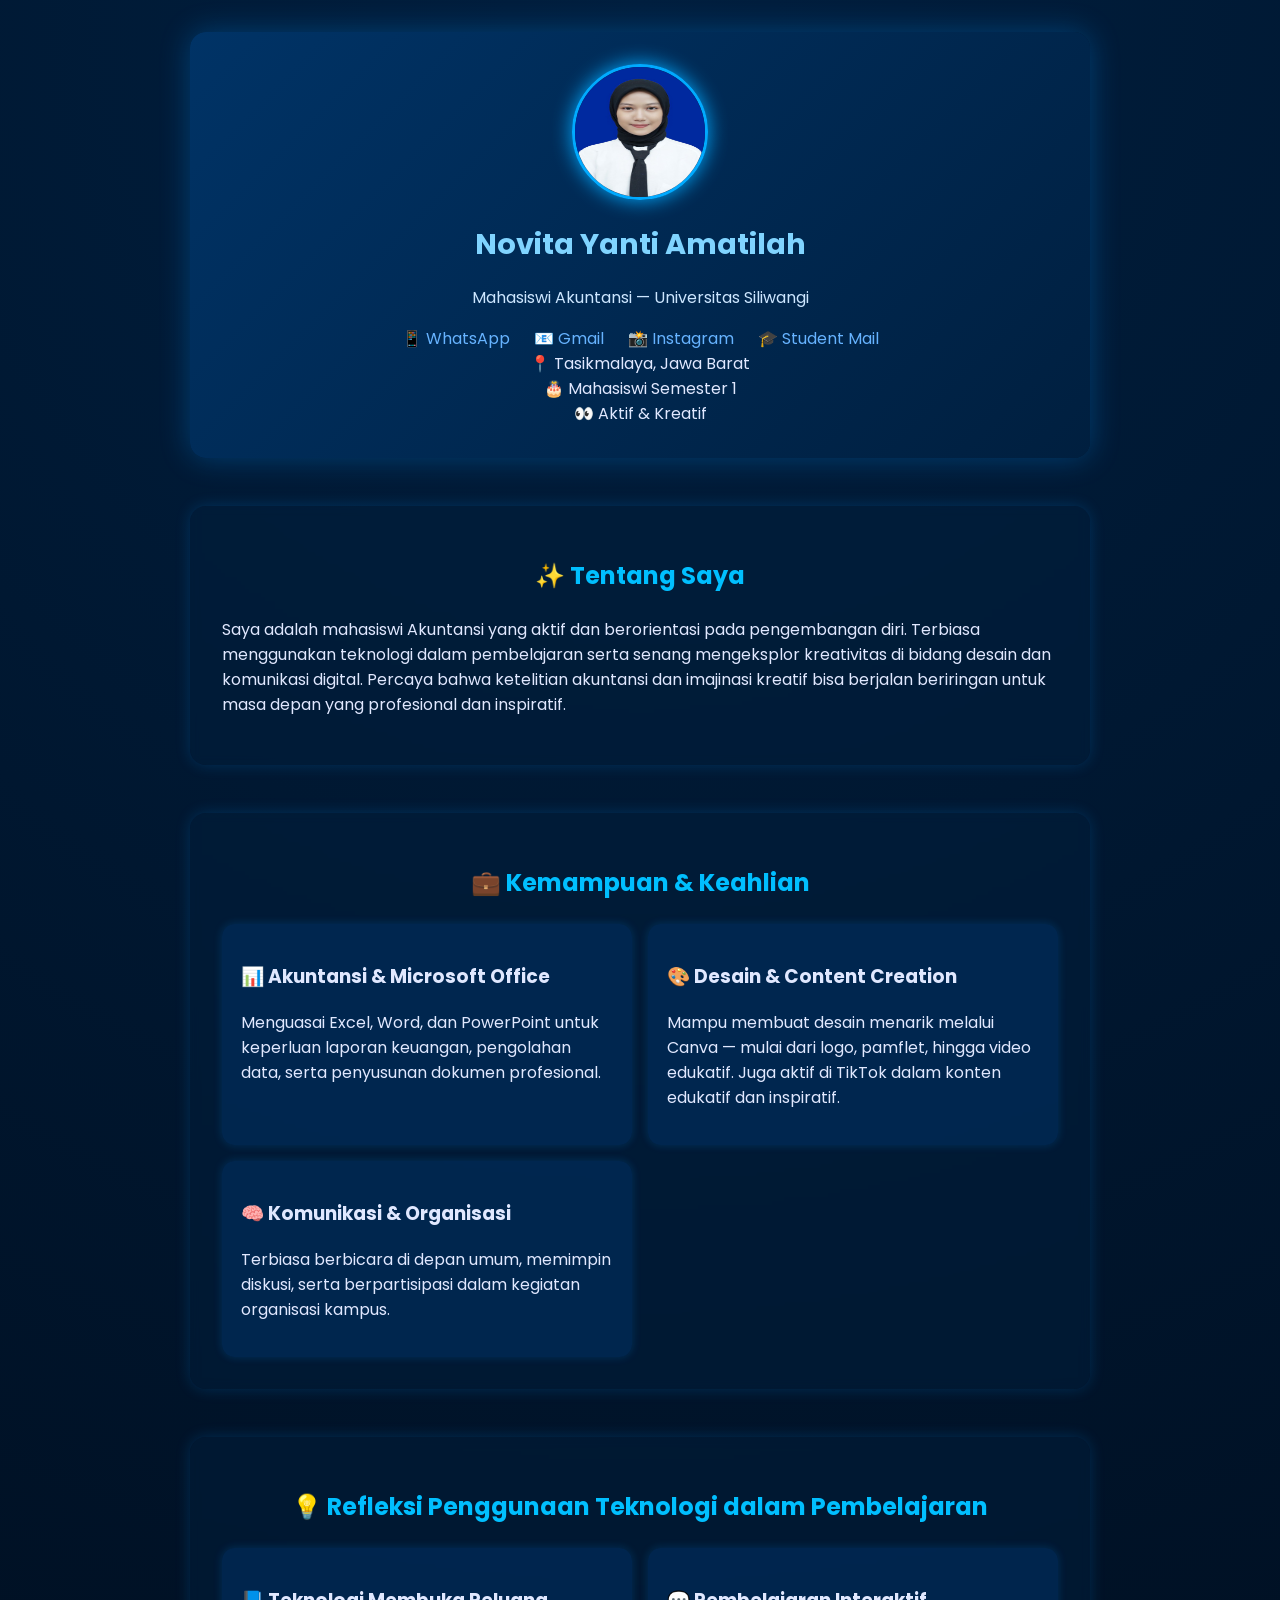
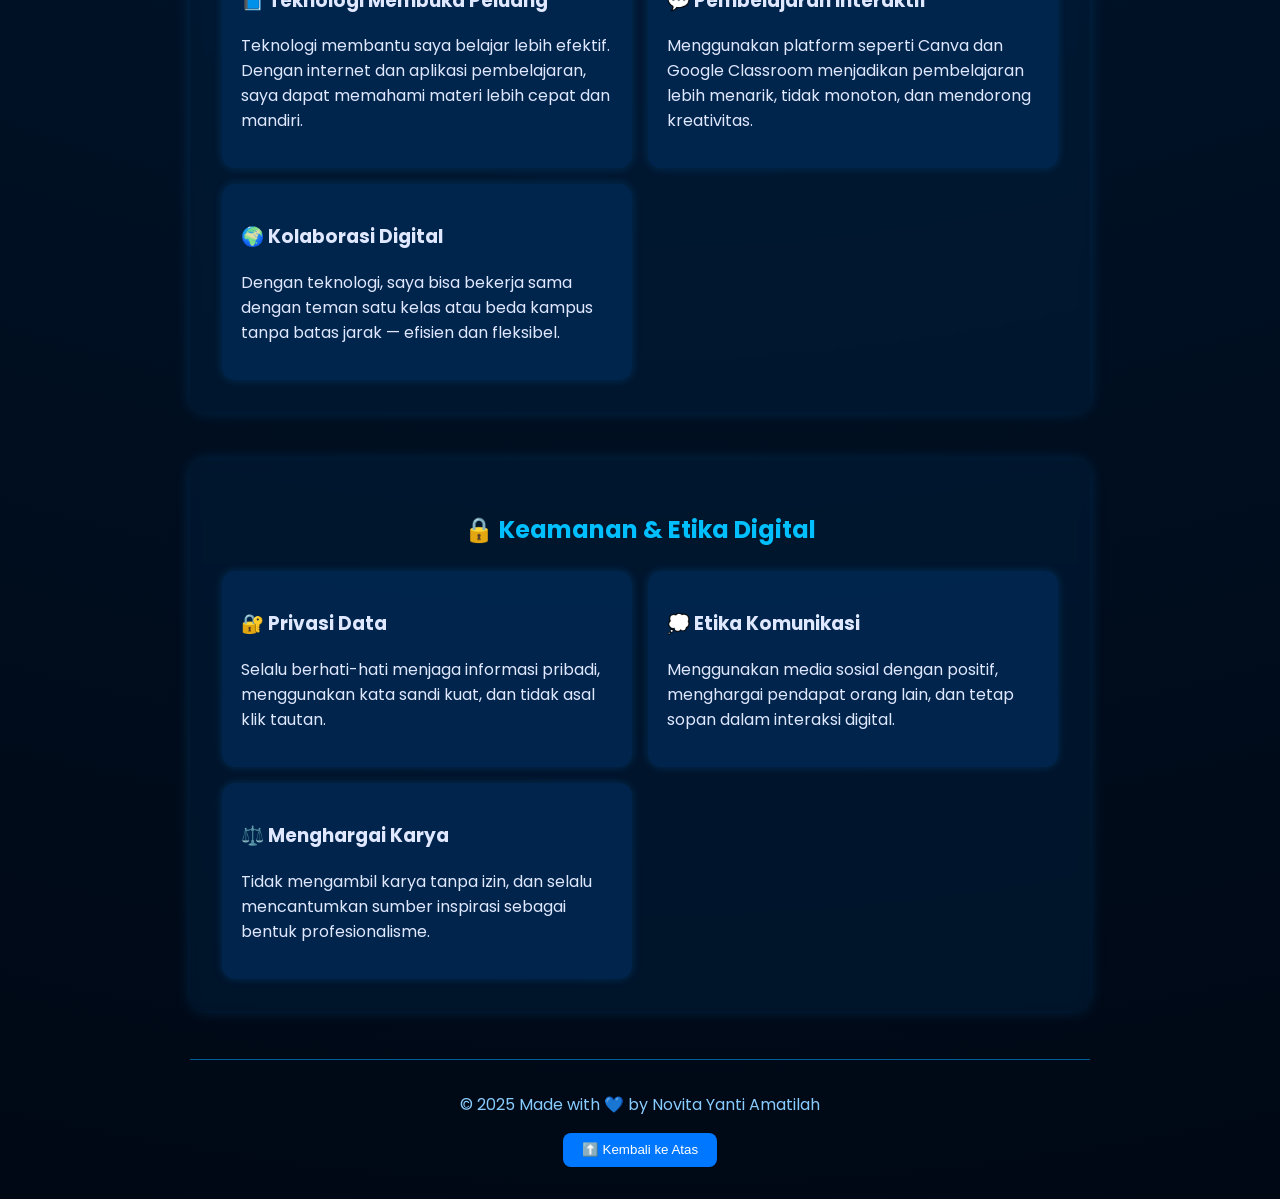
==== index.html @ be03045b "Rename file to index.html and update portfolio" ====
<!DOCTYPE html>
<html lang="id">
<head>
  <meta charset="UTF-8" />
  <meta name="viewport" content="width=device-width, initial-scale=1.0" />
  <title>Novita Yanti Amatilah | Portfolio</title>
  <link rel="stylesheet" href="mojang.css" />
</head>

<body>
  <div class="container">
    <!-- HEADER -->
    <header>
      <div class="profile">
        <img src="mojang.jpg" alt="Novita Yanti Amatilah" class="profile-pic">
      </div>
      <h1 class="name">Novita Yanti Amatilah</h1>
      <p class="subtitle">Mahasiswi Akuntansi — Universitas Siliwangi</p>

      <div class="social-links">
        <a href="https://wa.me/6285603846713" target="_blank">📱 WhatsApp</a>
        <a href="mailto:wnovitayamatillah@gmail.com" target="_blank">📧 Gmail</a>
        <a href="https://www.instagram.com/novitayamatillah" target="_blank">📸 Instagram</a>
        <a href="mailto:253403111311@student.unsil.ac.id" target="_blank">🎓 Student Mail</a>
      </div>

      <div class="info">
        <div class="info-card">📍 Tasikmalaya, Jawa Barat</div>
        <div class="info-card">🎂 Mahasiswi Semester 1</div>
        <div class="info-card">👀 Aktif & Kreatif</div>
      </div>
    </header>

    <!-- ABOUT -->
    <section class="about" id="about">
      <h2>✨ Tentang Saya</h2>
      <p>
        Saya adalah mahasiswi Akuntansi yang aktif dan berorientasi pada pengembangan diri. 
        Terbiasa menggunakan teknologi dalam pembelajaran serta senang mengeksplor kreativitas 
        di bidang desain dan komunikasi digital. Percaya bahwa ketelitian akuntansi dan 
        imajinasi kreatif bisa berjalan beriringan untuk masa depan yang profesional dan inspiratif.
      </p>
    </section>

    <!-- SKILLS -->
    <section class="skills" id="skills">
      <h2>💼 Kemampuan & Keahlian</h2>
      <div class="skill-cards">
        <div class="skill-card">
          <h3>📊 Akuntansi & Microsoft Office</h3>
          <p>
            Menguasai Excel, Word, dan PowerPoint untuk keperluan laporan keuangan, 
            pengolahan data, serta penyusunan dokumen profesional.
          </p>
        </div>
        <div class="skill-card">
          <h3>🎨 Desain & Content Creation</h3>
          <p>
            Mampu membuat desain menarik melalui Canva — mulai dari logo, pamflet, hingga video edukatif. 
            Juga aktif di TikTok dalam konten edukatif dan inspiratif.
          </p>
        </div>
        <div class="skill-card">
          <h3>🧠 Komunikasi & Organisasi</h3>
          <p>
            Terbiasa berbicara di depan umum, memimpin diskusi, serta berpartisipasi dalam kegiatan organisasi kampus.
          </p>
        </div>
      </div>
    </section>

    <!-- REFLECTION -->
    <section class="reflection" id="reflection">
      <h2>💡 Refleksi Penggunaan Teknologi dalam Pembelajaran</h2>
      <div class="reflection-cards">
        <div class="reflection-card">
          <h3>📘 Teknologi Membuka Peluang</h3>
          <p>
            Teknologi membantu saya belajar lebih efektif. Dengan internet dan aplikasi pembelajaran,
            saya dapat memahami materi lebih cepat dan mandiri.
          </p>
        </div>
        <div class="reflection-card">
          <h3>💬 Pembelajaran Interaktif</h3>
          <p>
            Menggunakan platform seperti Canva dan Google Classroom menjadikan pembelajaran lebih menarik, 
            tidak monoton, dan mendorong kreativitas.
          </p>
        </div>
        <div class="reflection-card">
          <h3>🌍 Kolaborasi Digital</h3>
          <p>
            Dengan teknologi, saya bisa bekerja sama dengan teman satu kelas atau beda kampus 
            tanpa batas jarak — efisien dan fleksibel.
          </p>
        </div>
      </div>
    </section>

    <!-- ETHICS -->
    <section class="ethics" id="ethics">
      <h2>🔒 Keamanan & Etika Digital</h2>
      <div class="ethic-cards">
        <div class="ethic-card">
          <h3>🔐 Privasi Data</h3>
          <p>
            Selalu berhati-hati menjaga informasi pribadi, menggunakan kata sandi kuat, dan tidak asal klik tautan.
          </p>
        </div>
        <div class="ethic-card">
          <h3>💭 Etika Komunikasi</h3>
          <p>
            Menggunakan media sosial dengan positif, menghargai pendapat orang lain, dan tetap sopan dalam interaksi digital.
          </p>
        </div>
        <div class="ethic-card">
          <h3>⚖️ Menghargai Karya</h3>
          <p>
            Tidak mengambil karya tanpa izin, dan selalu mencantumkan sumber inspirasi sebagai bentuk profesionalisme.
          </p>
        </div>
      </div>
    </section>

    <!-- FOOTER -->
    <footer>
      <p>© 2025 Made with 💙 by Novita Yanti Amatilah</p>
      <button id="scrollTop">⬆️ Kembali ke Atas</button>
    </footer>
  </div>

  <script src="mojang.js"></script>
</body>
</html>
---- mojang.css ----
@import url('https://fonts.googleapis.com/css2?family=Poppins:wght@300;400;600&display=swap');

body {
  font-family: 'Poppins', sans-serif;
  background: radial-gradient(circle at top, #001f3f, #000814);
  color: #e0e8ff;
  margin: 0;
  padding: 0;
  overflow-x: hidden;
}

.container {
  width: 90%;
  max-width: 900px;
  margin: auto;
  padding: 2rem 0;
}

/* HEADER */
header {
  text-align: center;
  padding: 2rem 0;
  background: linear-gradient(135deg, #003366, #001f3f);
  border-radius: 1rem;
  box-shadow: 0 0 30px rgba(0, 150, 255, 0.3);
}

.profile-pic {
  width: 130px;
  height: 130px;
  border-radius: 50%;
  border: 3px solid #00aaff;
  box-shadow: 0 0 20px #00aaff;
}

.name {
  font-size: 1.8rem;
  color: #80d4ff;
  margin-top: 1rem;
}

.subtitle {
  color: #cce6ff;
  margin-bottom: 1rem;
}

.social-links a {
  color: #66b3ff;
  margin: 0 10px;
  text-decoration: none;
  transition: color 0.3s ease;
}

.social-links a:hover {
  color: #00eaff;
}

/* SECTIONS */
section {
  margin: 3rem 0;
  padding: 2rem;
  border-radius: 1rem;
  background: rgba(0, 30, 60, 0.5);
  box-shadow: 0 0 15px rgba(0, 150, 255, 0.2);
  backdrop-filter: blur(5px);
}

h2 {
  text-align: center;
  color: #00bfff;
  margin-bottom: 1.5rem;
}

.skill-cards, .reflection-cards, .ethic-cards {
  display: grid;
  grid-template-columns: 1fr 1fr;
  gap: 1rem;
}

.skill-card, .reflection-card, .ethic-card {
  background: rgba(0, 45, 90, 0.7);
  border-radius: 0.8rem;
  padding: 1.2rem;
  transition: transform 0.3s, box-shadow 0.3s;
  box-shadow: 0 0 10px rgba(0, 150, 255, 0.2);
}

.skill-card:hover, .reflection-card:hover, .ethic-card:hover {
  transform: translateY(-8px);
  box-shadow: 0 0 20px rgba(0, 200, 255, 0.5);
}

/* FOOTER */
footer {
  text-align: center;
  margin-top: 3rem;
  padding-top: 1rem;
  border-top: 1px solid #005b99;
  color: #88ccff;
}

#scrollTop {
  background: #0077ff;
  border: none;
  padding: 0.6rem 1.2rem;
  color: white;
  border-radius: 0.5rem;
  cursor: pointer;
  transition: background 0.3s;
}

#scrollTop:hover {
  background: #00aaff;
}

/* RESPONSIVE */
@media (max-wi
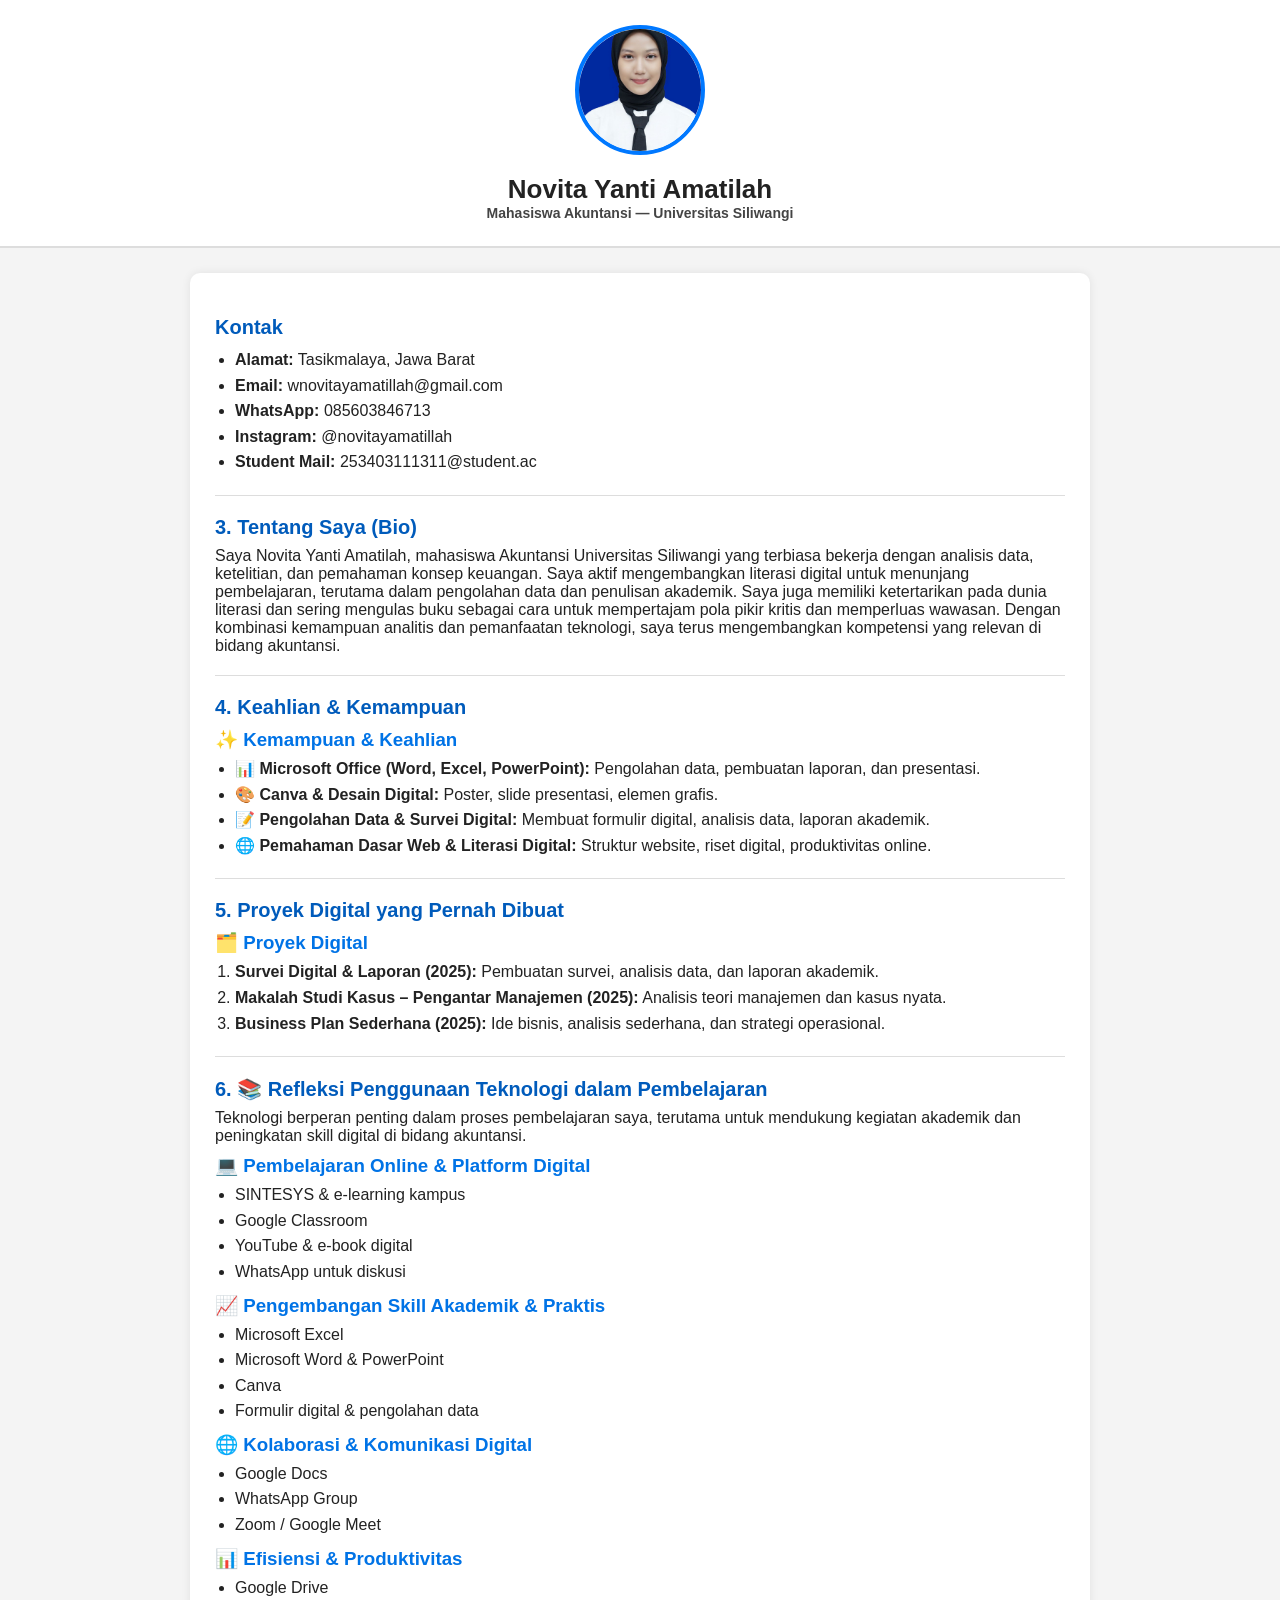
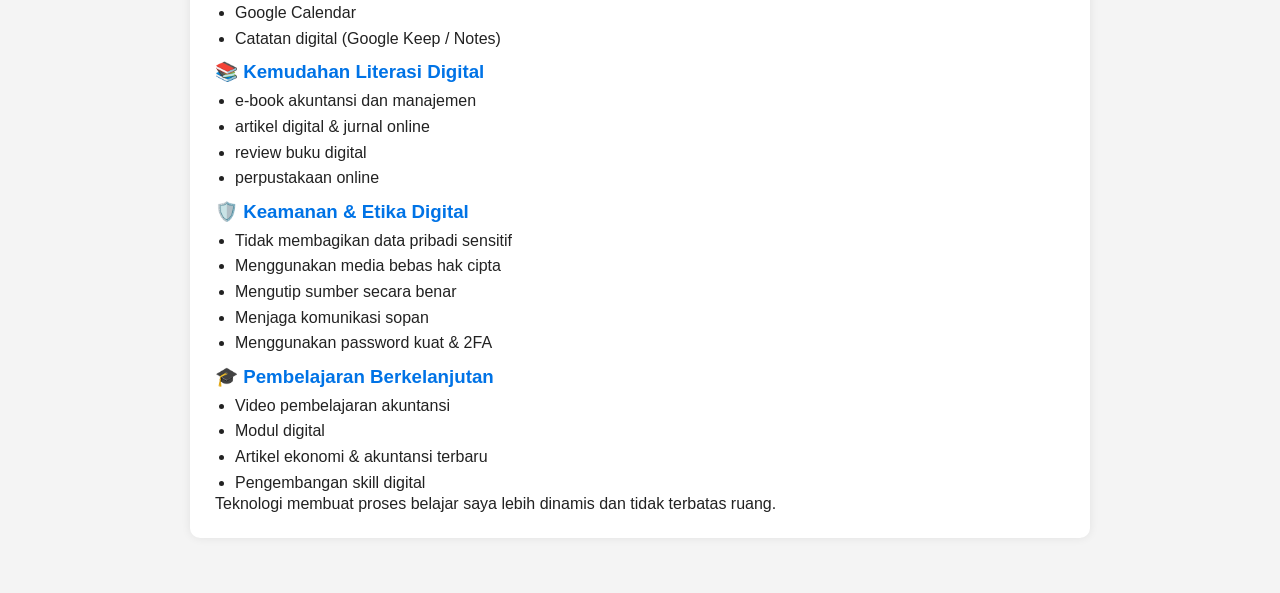
==== commit bf1a7acb: "Update HTML & CSS" ====
--- a/index.html
+++ b/index.html
@@ -1,134 +1,123 @@
-<!DOCTYPE html>
+<!DOCTYPE html> 
 <html lang="id">
 <head>
   <meta charset="UTF-8" />
   <meta name="viewport" content="width=device-width, initial-scale=1.0" />
   <title>Novita Yanti Amatilah | Portfolio</title>
   <link rel="stylesheet" href="mojang.css" />
+  <script defer src="mojang.js"></script>
 </head>
 
 <body>
-  <div class="container">
-    <!-- HEADER -->
-    <header>
-      <div class="profile">
-        <img src="mojang.jpg" alt="Novita Yanti Amatilah" class="profile-pic">
-      </div>
-      <h1 class="name">Novita Yanti Amatilah</h1>
-      <p class="subtitle">Mahasiswi Akuntansi — Universitas Siliwangi</p>
 
-      <div class="social-links">
-        <a href="https://wa.me/6285603846713" target="_blank">📱 WhatsApp</a>
-        <a href="mailto:wnovitayamatillah@gmail.com" target="_blank">📧 Gmail</a>
-        <a href="https://www.instagram.com/novitayamatillah" target="_blank">📸 Instagram</a>
-        <a href="mailto:253403111311@student.unsil.ac.id" target="_blank">🎓 Student Mail</a>
-      </div>
-
-      <div class="info">
-        <div class="info-card">📍 Tasikmalaya, Jawa Barat</div>
-        <div class="info-card">🎂 Mahasiswi Semester 1</div>
-        <div class="info-card">👀 Aktif & Kreatif</div>
-      </div>
-    </header>
-
-    <!-- ABOUT -->
-    <section class="about" id="about">
-      <h2>✨ Tentang Saya</h2>
-      <p>
-        Saya adalah mahasiswi Akuntansi yang aktif dan berorientasi pada pengembangan diri. 
-        Terbiasa menggunakan teknologi dalam pembelajaran serta senang mengeksplor kreativitas 
-        di bidang desain dan komunikasi digital. Percaya bahwa ketelitian akuntansi dan 
-        imajinasi kreatif bisa berjalan beriringan untuk masa depan yang profesional dan inspiratif.
-      </p>
-    </section>
-
-    <!-- SKILLS -->
-    <section class="skills" id="skills">
-      <h2>💼 Kemampuan & Keahlian</h2>
-      <div class="skill-cards">
-        <div class="skill-card">
-          <h3>📊 Akuntansi & Microsoft Office</h3>
-          <p>
-            Menguasai Excel, Word, dan PowerPoint untuk keperluan laporan keuangan, 
-            pengolahan data, serta penyusunan dokumen profesional.
-          </p>
-        </div>
-        <div class="skill-card">
-          <h3>🎨 Desain & Content Creation</h3>
-          <p>
-            Mampu membuat desain menarik melalui Canva — mulai dari logo, pamflet, hingga video edukatif. 
-            Juga aktif di TikTok dalam konten edukatif dan inspiratif.
-          </p>
-        </div>
-        <div class="skill-card">
-          <h3>🧠 Komunikasi & Organisasi</h3>
-          <p>
-            Terbiasa berbicara di depan umum, memimpin diskusi, serta berpartisipasi dalam kegiatan organisasi kampus.
-          </p>
-        </div>
-      </div>
-    </section>
-
-    <!-- REFLECTION -->
-    <section class="reflection" id="reflection">
-      <h2>💡 Refleksi Penggunaan Teknologi dalam Pembelajaran</h2>
-      <div class="reflection-cards">
-        <div class="reflection-card">
-          <h3>📘 Teknologi Membuka Peluang</h3>
-          <p>
-            Teknologi membantu saya belajar lebih efektif. Dengan internet dan aplikasi pembelajaran,
-            saya dapat memahami materi lebih cepat dan mandiri.
-          </p>
-        </div>
-        <div class="reflection-card">
-          <h3>💬 Pembelajaran Interaktif</h3>
-          <p>
-            Menggunakan platform seperti Canva dan Google Classroom menjadikan pembelajaran lebih menarik, 
-            tidak monoton, dan mendorong kreativitas.
-          </p>
-        </div>
-        <div class="reflection-card">
-          <h3>🌍 Kolaborasi Digital</h3>
-          <p>
-            Dengan teknologi, saya bisa bekerja sama dengan teman satu kelas atau beda kampus 
-            tanpa batas jarak — efisien dan fleksibel.
-          </p>
-        </div>
-      </div>
-    </section>
-
-    <!-- ETHICS -->
-    <section class="ethics" id="ethics">
-      <h2>🔒 Keamanan & Etika Digital</h2>
-      <div class="ethic-cards">
-        <div class="ethic-card">
-          <h3>🔐 Privasi Data</h3>
-          <p>
-            Selalu berhati-hati menjaga informasi pribadi, menggunakan kata sandi kuat, dan tidak asal klik tautan.
-          </p>
-        </div>
-        <div class="ethic-card">
-          <h3>💭 Etika Komunikasi</h3>
-          <p>
-            Menggunakan media sosial dengan positif, menghargai pendapat orang lain, dan tetap sopan dalam interaksi digital.
-          </p>
-        </div>
-        <div class="ethic-card">
-          <h3>⚖️ Menghargai Karya</h3>
-          <p>
-            Tidak mengambil karya tanpa izin, dan selalu mencantumkan sumber inspirasi sebagai bentuk profesionalisme.
-          </p>
-        </div>
-      </div>
-    </section>
-
-    <!-- FOOTER -->
-    <footer>
-      <p>© 2025 Made with 💙 by Novita Yanti Amatilah</p>
-      <button id="scrollTop">⬆️ Kembali ke Atas</button>
-    </footer>
+  <div class="profile-header">
+    <img src="mojang.jpg" alt="Foto Profil" class="profile-img" />
+    <h1 class="name">Novita Yanti Amatilah</h1>
+    <p class="major"><strong>Mahasiswa Akuntansi — Universitas Siliwangi</strong></p>
   </div>
 
-  <script src="mojang.js"></script>
+  <div class="container">
+
+    <h2>Kontak</h2>
+    <ul>
+      <li><strong>Alamat:</strong> Tasikmalaya, Jawa Barat</li>
+      <li><strong>Email:</strong> wnovitayamatillah@gmail.com</li>
+      <li><strong>WhatsApp:</strong> 085603846713</li>
+      <li><strong>Instagram:</strong> @novitayamatillah</li>
+      <li><strong>Student Mail:</strong> 253403111311@student.ac</li>
+    </ul>
+
+    <hr>
+
+    <h2>3. Tentang Saya (Bio)</h2>
+    <p>
+      Saya Novita Yanti Amatilah, mahasiswa Akuntansi Universitas Siliwangi yang terbiasa bekerja dengan analisis data, ketelitian, dan pemahaman konsep keuangan. Saya aktif mengembangkan literasi digital untuk menunjang pembelajaran, terutama dalam pengolahan data dan penulisan akademik. Saya juga memiliki ketertarikan pada dunia literasi dan sering mengulas buku sebagai cara untuk mempertajam pola pikir kritis dan memperluas wawasan. Dengan kombinasi kemampuan analitis dan pemanfaatan teknologi, saya terus mengembangkan kompetensi yang relevan di bidang akuntansi.
+    </p>
+
+    <hr>
+
+    <h2>4. Keahlian & Kemampuan</h2>
+    <h3>✨ Kemampuan & Keahlian</h3>
+    <ul>
+      <li><strong>📊 Microsoft Office (Word, Excel, PowerPoint):</strong> Pengolahan data, pembuatan laporan, dan presentasi.</li>
+      <li><strong>🎨 Canva & Desain Digital:</strong> Poster, slide presentasi, elemen grafis.</li>
+      <li><strong>📝 Pengolahan Data & Survei Digital:</strong> Membuat formulir digital, analisis data, laporan akademik.</li>
+      <li><strong>🌐 Pemahaman Dasar Web & Literasi Digital:</strong> Struktur website, riset digital, produktivitas online.</li>
+    </ul>
+
+    <hr>
+
+    <h2>5. Proyek Digital yang Pernah Dibuat</h2>
+    <h3>🗂️ Proyek Digital</h3>
+    <ol>
+      <li><strong>Survei Digital & Laporan (2025):</strong> Pembuatan survei, analisis data, dan laporan akademik.</li>
+      <li><strong>Makalah Studi Kasus – Pengantar Manajemen (2025):</strong> Analisis teori manajemen dan kasus nyata.</li>
+      <li><strong>Business Plan Sederhana (2025):</strong> Ide bisnis, analisis sederhana, dan strategi operasional.</li>
+    </ol>
+
+    <hr>
+
+    <h2>6. 📚 Refleksi Penggunaan Teknologi dalam Pembelajaran</h2>
+    <p>Teknologi berperan penting dalam proses pembelajaran saya, terutama untuk mendukung kegiatan akademik dan peningkatan skill digital di bidang akuntansi.</p>
+
+    <h3>💻 Pembelajaran Online & Platform Digital</h3>
+    <ul>
+      <li>SINTESYS & e-learning kampus</li>
+      <li>Google Classroom</li>
+      <li>YouTube & e-book digital</li>
+      <li>WhatsApp untuk diskusi</li>
+    </ul>
+
+    <h3>📈 Pengembangan Skill Akademik & Praktis</h3>
+    <ul>
+      <li>Microsoft Excel</li>
+      <li>Microsoft Word & PowerPoint</li>
+      <li>Canva</li>
+      <li>Formulir digital & pengolahan data</li>
+    </ul>
+
+    <h3>🌐 Kolaborasi & Komunikasi Digital</h3>
+    <ul>
+      <li>Google Docs</li>
+      <li>WhatsApp Group</li>
+      <li>Zoom / Google Meet</li>
+    </ul>
+
+    <h3>📊 Efisiensi & Produktivitas</h3>
+    <ul>
+      <li>Google Drive</li>
+      <li>Google Calendar</li>
+      <li>Catatan digital (Google Keep / Notes)</li>
+    </ul>
+
+    <h3>📚 Kemudahan Literasi Digital</h3>
+    <ul>
+      <li>e-book akuntansi dan manajemen</li>
+      <li>artikel digital & jurnal online</li>
+      <li>review buku digital</li>
+      <li>perpustakaan online</li>
+    </ul>
+
+    <h3>🛡️ Keamanan & Etika Digital</h3>
+    <ul>
+      <li>Tidak membagikan data pribadi sensitif</li>
+      <li>Menggunakan media bebas hak cipta</li>
+      <li>Mengutip sumber secara benar</li>
+      <li>Menjaga komunikasi sopan</li>
+      <li>Menggunakan password kuat & 2FA</li>
+    </ul>
+
+    <h3>🎓 Pembelajaran Berkelanjutan</h3>
+    <ul>
+      <li>Video pembelajaran akuntansi</li>
+      <li>Modul digital</li>
+      <li>Artikel ekonomi & akuntansi terbaru</li>
+      <li>Pengembangan skill digital</li>
+    </ul>
+
+    <p>Teknologi membuat proses belajar saya lebih dinamis dan tidak terbatas ruang.</p>
+
+  </div>
+
 </body>
 </html>
--- a/mojang.css
+++ b/mojang.css
@@ -1,117 +1,74 @@
-@import url('https://fonts.googleapis.com/css2?family=Poppins:wght@300;400;600&display=swap');
+/* === RESET DASAR === */
+* {
+  margin: 0;
+  padding: 0;
+  box-sizing: border-box;
+  font-family: Arial, Helvetica, sans-serif;
+}
 
 body {
-  font-family: 'Poppins', sans-serif;
-  background: radial-gradient(circle at top, #001f3f, #000814);
-  color: #e0e8ff;
-  margin: 0;
-  padding: 0;
-  overflow-x: hidden;
+  background: #f4f4f4;
+  color: #222;
+  padding-bottom: 30px;
 }
 
+/* === HEADER PROFILE === */
+.profile-header {
+  text-align: center;
+  padding: 25px;
+  background: #ffffff;
+  border-bottom: 2px solid #ddd;
+}
+
+.profile-img {
+  width: 130px;
+  height: 130px;
+  border-radius: 50%;
+  object-fit: cover;
+  border: 4px solid #0078ff;
+  margin-bottom: 10px;
+}
+
+.name {
+  font-size: 26px;
+  font-weight: bold;
+  margin-top: 5px;
+}
+
+.major {
+  font-size: 14px;
+  color: #444;
+}
+
+/* === CONTAINER === */
 .container {
   width: 90%;
   max-width: 900px;
-  margin: auto;
-  padding: 2rem 0;
-}
-
-/* HEADER */
-header {
-  text-align: center;
-  padding: 2rem 0;
-  background: linear-gradient(135deg, #003366, #001f3f);
-  border-radius: 1rem;
-  box-shadow: 0 0 30px rgba(0, 150, 255, 0.3);
-}
-
-.profile-pic {
-  width: 130px;
-  height: 130px;
-  border-radius: 50%;
-  border: 3px solid #00aaff;
-  box-shadow: 0 0 20px #00aaff;
-}
-
-.name {
-  font-size: 1.8rem;
-  color: #80d4ff;
-  margin-top: 1rem;
-}
-
-.subtitle {
-  color: #cce6ff;
-  margin-bottom: 1rem;
-}
-
-.social-links a {
-  color: #66b3ff;
-  margin: 0 10px;
-  text-decoration: none;
-  transition: color 0.3s ease;
-}
-
-.social-links a:hover {
-  color: #00eaff;
-}
-
-/* SECTIONS */
-section {
-  margin: 3rem 0;
-  padding: 2rem;
-  border-radius: 1rem;
-  background: rgba(0, 30, 60, 0.5);
-  box-shadow: 0 0 15px rgba(0, 150, 255, 0.2);
-  backdrop-filter: blur(5px);
+  margin: 25px auto;
+  background: #fff;
+  padding: 25px;
+  border-radius: 10px;
+  box-shadow: 0 0 10px rgba(0,0,0,0.08);
 }
 
 h2 {
-  text-align: center;
-  color: #00bfff;
-  margin-bottom: 1.5rem;
+  margin: 18px 0 8px;
+  color: #005bbb;
+  font-size: 20px;
 }
 
-.skill-cards, .reflection-cards, .ethic-cards {
-  display: grid;
-  grid-template-columns: 1fr 1fr;
-  gap: 1rem;
+h3 {
+  margin: 10px 0 5px;
+  color: #0073e6;
 }
 
-.skill-card, .reflection-card, .ethic-card {
-  background: rgba(0, 45, 90, 0.7);
-  border-radius: 0.8rem;
-  padding: 1.2rem;
-  transition: transform 0.3s, box-shadow 0.3s;
-  box-shadow: 0 0 10px rgba(0, 150, 255, 0.2);
+ul, ol {
+  margin-left: 20px;
+  line-height: 1.6;
 }
 
-.skill-card:hover, .reflection-card:hover, .ethic-card:hover {
-  transform: translateY(-8px);
-  box-shadow: 0 0 20px rgba(0, 200, 255, 0.5);
+hr {
+  margin: 20px 0;
+  border: none;
+  border-bottom: 1px solid #ddd;
 }
-
-/* FOOTER */
-footer {
-  text-align: center;
-  margin-top: 3rem;
-  padding-top: 1rem;
-  border-top: 1px solid #005b99;
-  color: #88ccff;
-}
-
-#scrollTop {
-  background: #0077ff;
-  border: none;
-  padding: 0.6rem 1.2rem;
-  color: white;
-  border-radius: 0.5rem;
-  cursor: pointer;
-  transition: background 0.3s;
-}
-
-#scrollTop:hover {
-  background: #00aaff;
-}
-
-/* RESPONSIVE */
-@media (max-wi
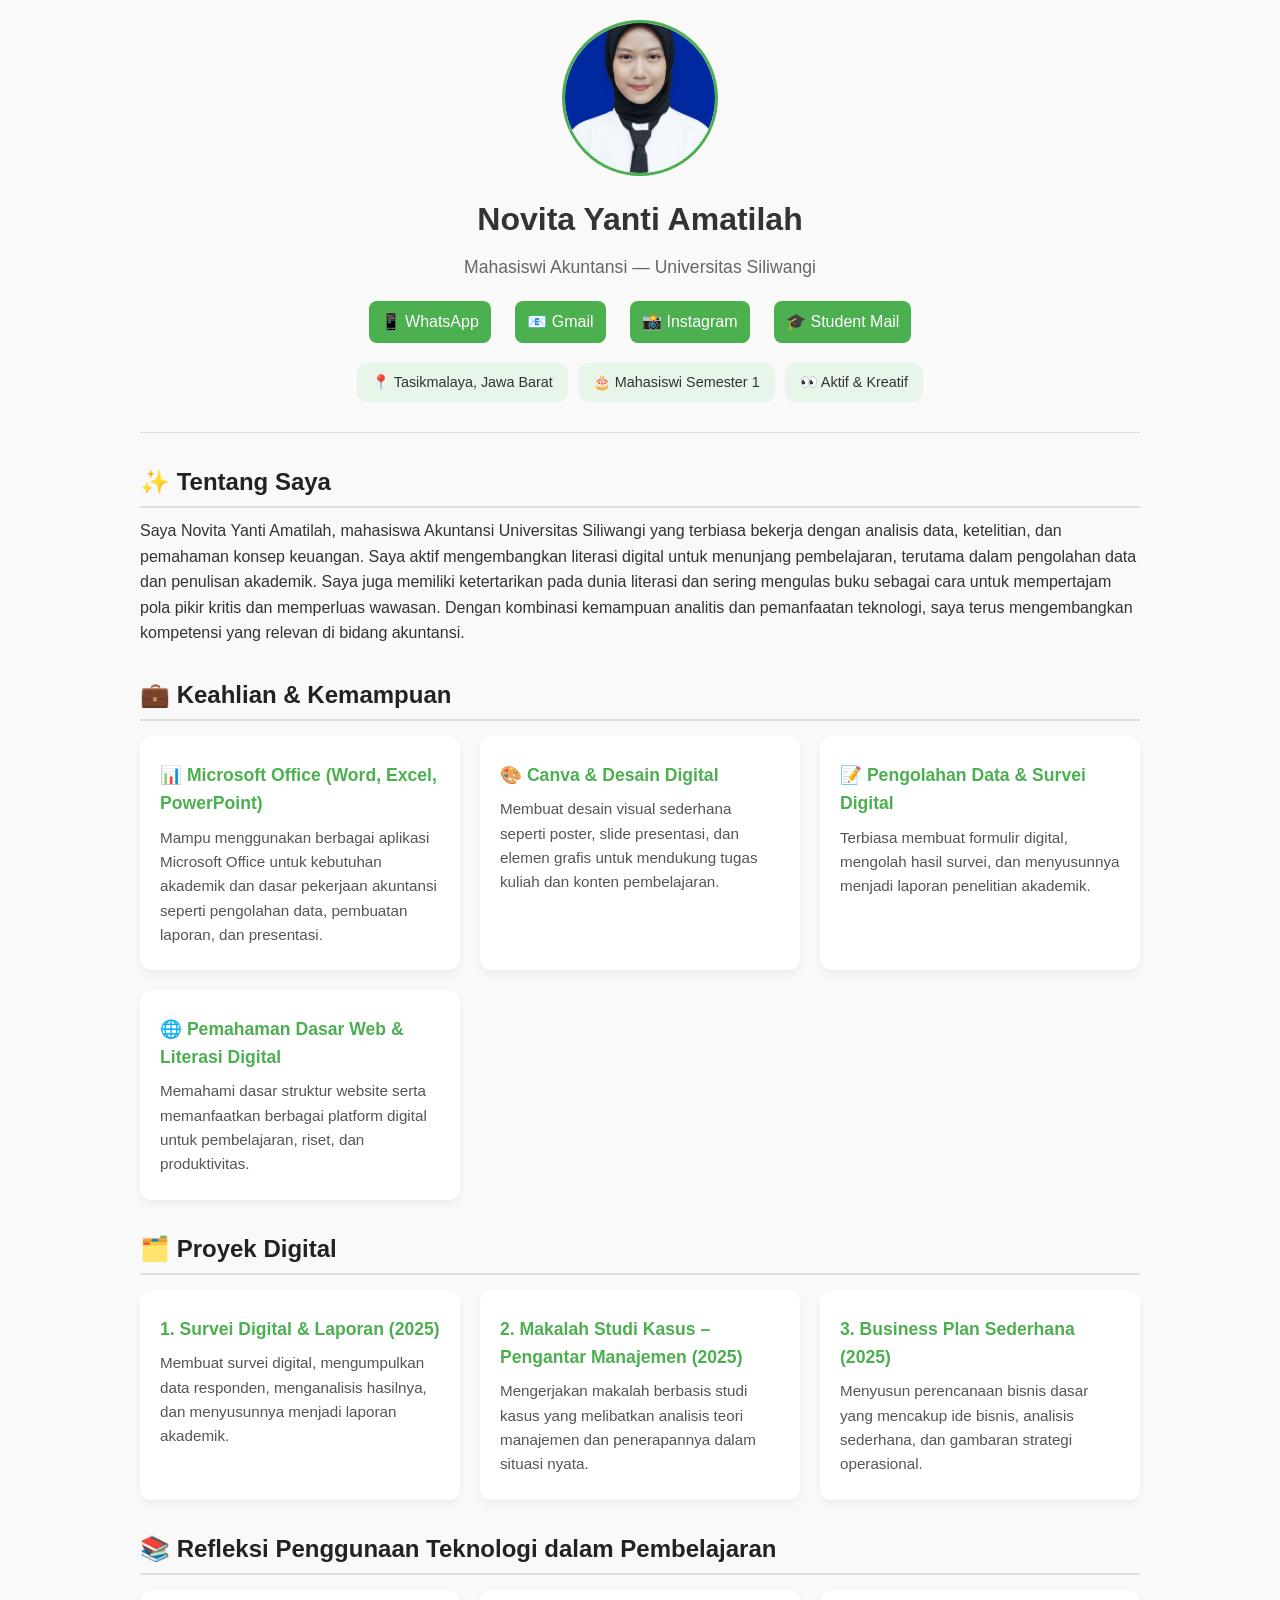
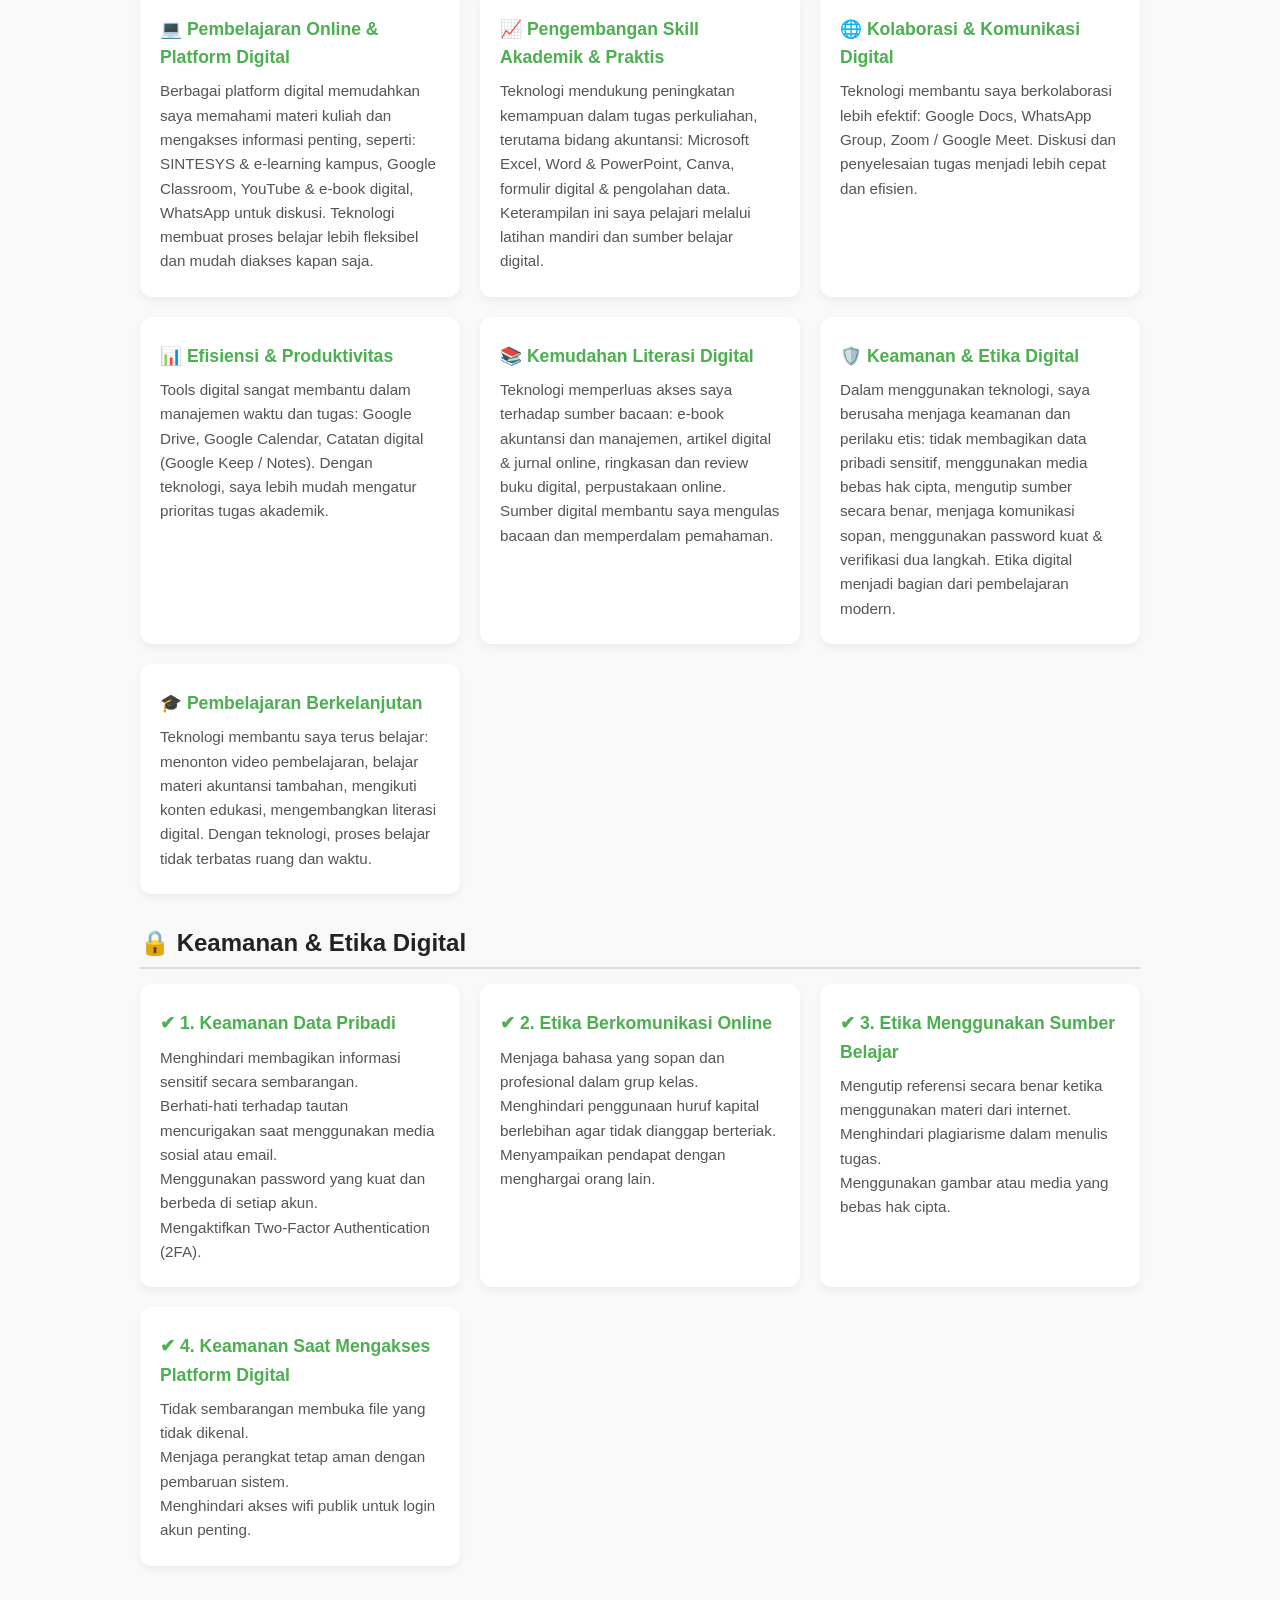
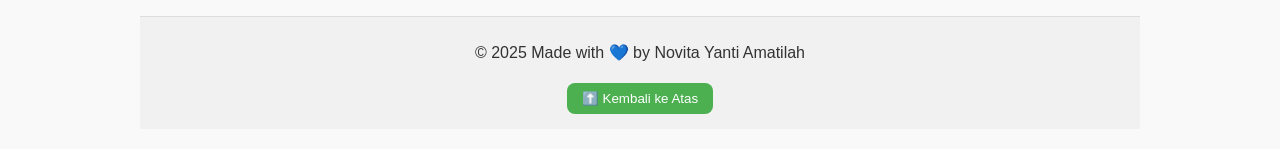
==== commit 0683064e: "Update portfolio: HTML, CSS, JS sinkron dan layout baru" ====
--- a/index.html
+++ b/index.html
@@ -1,123 +1,211 @@
-<!DOCTYPE html> 
+<!DOCTYPE html>
 <html lang="id">
 <head>
   <meta charset="UTF-8" />
   <meta name="viewport" content="width=device-width, initial-scale=1.0" />
   <title>Novita Yanti Amatilah | Portfolio</title>
   <link rel="stylesheet" href="mojang.css" />
-  <script defer src="mojang.js"></script>
 </head>
 
 <body>
-
-  <div class="profile-header">
-    <img src="mojang.jpg" alt="Foto Profil" class="profile-img" />
-    <h1 class="name">Novita Yanti Amatilah</h1>
-    <p class="major"><strong>Mahasiswa Akuntansi — Universitas Siliwangi</strong></p>
+  <div class="container">
+    <!-- HEADER -->
+    <header>
+      <div class="profile">
+        <img src="mojang.jpg" alt="Novita Yanti Amatilah" class="profile-pic">
+      </div>
+      <h1 class="name">Novita Yanti Amatilah</h1>
+      <p class="subtitle">Mahasiswi Akuntansi — Universitas Siliwangi</p>
+
+      <div class="social-links">
+        <a href="https://wa.me/6285603846713" target="_blank">📱 WhatsApp</a>
+        <a href="mailto:wnovitayamatillah@gmail.com" target="_blank">📧 Gmail</a>
+        <a href="https://www.instagram.com/novitayamatillah" target="_blank">📸 Instagram</a>
+        <a href="mailto:253403111311@student.unsil.ac.id" target="_blank">🎓 Student Mail</a>
+      </div>
+
+      <div class="info">
+        <div class="info-card">📍 Tasikmalaya, Jawa Barat</div>
+        <div class="info-card">🎂 Mahasiswi Semester 1</div>
+        <div class="info-card">👀 Aktif & Kreatif</div>
+      </div>
+    </header>
+
+    <!-- ABOUT -->
+    <section class="about" id="about">
+      <h2>✨ Tentang Saya</h2>
+      <p>
+        Saya Novita Yanti Amatilah, mahasiswa Akuntansi Universitas Siliwangi yang terbiasa bekerja dengan analisis data, 
+        ketelitian, dan pemahaman konsep keuangan. Saya aktif mengembangkan literasi digital untuk menunjang pembelajaran, 
+        terutama dalam pengolahan data dan penulisan akademik. Saya juga memiliki ketertarikan pada dunia literasi dan sering 
+        mengulas buku sebagai cara untuk mempertajam pola pikir kritis dan memperluas wawasan. Dengan kombinasi kemampuan 
+        analitis dan pemanfaatan teknologi, saya terus mengembangkan kompetensi yang relevan di bidang akuntansi.
+      </p>
+    </section>
+
+    <!-- SKILLS -->
+    <section class="skills" id="skills">
+      <h2>💼 Keahlian & Kemampuan</h2>
+      <div class="skill-cards">
+        <div class="skill-card">
+          <h3>📊 Microsoft Office (Word, Excel, PowerPoint)</h3>
+          <p>
+            Mampu menggunakan berbagai aplikasi Microsoft Office untuk kebutuhan akademik dan dasar pekerjaan akuntansi 
+            seperti pengolahan data, pembuatan laporan, dan presentasi.
+          </p>
+        </div>
+        <div class="skill-card">
+          <h3>🎨 Canva & Desain Digital</h3>
+          <p>
+            Membuat desain visual sederhana seperti poster, slide presentasi, dan elemen grafis untuk mendukung tugas kuliah 
+            dan konten pembelajaran.
+          </p>
+        </div>
+        <div class="skill-card">
+          <h3>📝 Pengolahan Data & Survei Digital</h3>
+          <p>
+            Terbiasa membuat formulir digital, mengolah hasil survei, dan menyusunnya menjadi laporan penelitian akademik.
+          </p>
+        </div>
+        <div class="skill-card">
+          <h3>🌐 Pemahaman Dasar Web & Literasi Digital</h3>
+          <p>
+            Memahami dasar struktur website serta memanfaatkan berbagai platform digital untuk pembelajaran, riset, dan produktivitas.
+          </p>
+        </div>
+      </div>
+    </section>
+
+    <!-- PROJECTS -->
+    <section class="projects" id="projects">
+      <h2>🗂️ Proyek Digital</h2>
+      <div class="project-cards">
+        <div class="project-card">
+          <h3>1. Survei Digital & Laporan (2025)</h3>
+          <p>
+            Membuat survei digital, mengumpulkan data responden, menganalisis hasilnya, dan menyusunnya menjadi laporan akademik.
+          </p>
+        </div>
+        <div class="project-card">
+          <h3>2. Makalah Studi Kasus – Pengantar Manajemen (2025)</h3>
+          <p>
+            Mengerjakan makalah berbasis studi kasus yang melibatkan analisis teori manajemen dan penerapannya dalam situasi nyata.
+          </p>
+        </div>
+        <div class="project-card">
+          <h3>3. Business Plan Sederhana (2025)</h3>
+          <p>
+            Menyusun perencanaan bisnis dasar yang mencakup ide bisnis, analisis sederhana, dan gambaran strategi operasional.
+          </p>
+        </div>
+      </div>
+    </section>
+
+    <!-- REFLECTION -->
+    <section class="reflection" id="reflection">
+      <h2>📚 Refleksi Penggunaan Teknologi dalam Pembelajaran</h2>
+      <div class="reflection-cards">
+        <div class="reflection-card">
+          <h3>💻 Pembelajaran Online & Platform Digital</h3>
+          <p>
+            Berbagai platform digital memudahkan saya memahami materi kuliah dan mengakses informasi penting, seperti:
+            SINTESYS & e-learning kampus, Google Classroom, YouTube & e-book digital, WhatsApp untuk diskusi. 
+            Teknologi membuat proses belajar lebih fleksibel dan mudah diakses kapan saja.
+          </p>
+        </div>
+        <div class="reflection-card">
+          <h3>📈 Pengembangan Skill Akademik & Praktis</h3>
+          <p>
+            Teknologi mendukung peningkatan kemampuan dalam tugas perkuliahan, terutama bidang akuntansi:
+            Microsoft Excel, Word & PowerPoint, Canva, formulir digital & pengolahan data. 
+            Keterampilan ini saya pelajari melalui latihan mandiri dan sumber belajar digital.
+          </p>
+        </div>
+        <div class="reflection-card">
+          <h3>🌐 Kolaborasi & Komunikasi Digital</h3>
+          <p>
+            Teknologi membantu saya berkolaborasi lebih efektif: Google Docs, WhatsApp Group, Zoom / Google Meet. 
+            Diskusi dan penyelesaian tugas menjadi lebih cepat dan efisien.
+          </p>
+        </div>
+        <div class="reflection-card">
+          <h3>📊 Efisiensi & Produktivitas</h3>
+          <p>
+            Tools digital sangat membantu dalam manajemen waktu dan tugas: Google Drive, Google Calendar, Catatan digital (Google Keep / Notes). 
+            Dengan teknologi, saya lebih mudah mengatur prioritas tugas akademik.
+          </p>
+        </div>
+        <div class="reflection-card">
+          <h3>📚 Kemudahan Literasi Digital</h3>
+          <p>
+            Teknologi memperluas akses saya terhadap sumber bacaan: e-book akuntansi dan manajemen, artikel digital & jurnal online, ringkasan dan review buku digital, perpustakaan online. 
+            Sumber digital membantu saya mengulas bacaan dan memperdalam pemahaman.
+          </p>
+        </div>
+        <div class="reflection-card">
+          <h3>🛡️ Keamanan & Etika Digital</h3>
+          <p>
+            Dalam menggunakan teknologi, saya berusaha menjaga keamanan dan perilaku etis: tidak membagikan data pribadi sensitif, menggunakan media bebas hak cipta, mengutip sumber secara benar, menjaga komunikasi sopan, menggunakan password kuat & verifikasi dua langkah. 
+            Etika digital menjadi bagian dari pembelajaran modern.
+          </p>
+        </div>
+        <div class="reflection-card">
+          <h3>🎓 Pembelajaran Berkelanjutan</h3>
+          <p>
+            Teknologi membantu saya terus belajar: menonton video pembelajaran, belajar materi akuntansi tambahan, mengikuti konten edukasi, mengembangkan literasi digital. 
+            Dengan teknologi, proses belajar tidak terbatas ruang dan waktu.
+          </p>
+        </div>
+      </div>
+    </section>
+
+    <!-- ETHICS -->
+    <section class="ethics" id="ethics">
+      <h2>🔒 Keamanan & Etika Digital</h2>
+      <div class="ethic-cards">
+        <div class="ethic-card">
+          <h3>✔ 1. Keamanan Data Pribadi</h3>
+          <p>
+            Menghindari membagikan informasi sensitif secara sembarangan. <br>
+            Berhati-hati terhadap tautan mencurigakan saat menggunakan media sosial atau email. <br>
+            Menggunakan password yang kuat dan berbeda di setiap akun. <br>
+            Mengaktifkan Two-Factor Authentication (2FA).
+          </p>
+        </div>
+        <div class="ethic-card">
+          <h3>✔ 2. Etika Berkomunikasi Online</h3>
+          <p>
+            Menjaga bahasa yang sopan dan profesional dalam grup kelas. <br>
+            Menghindari penggunaan huruf kapital berlebihan agar tidak dianggap berteriak. <br>
+            Menyampaikan pendapat dengan menghargai orang lain.
+          </p>
+        </div>
+        <div class="ethic-card">
+          <h3>✔ 3. Etika Menggunakan Sumber Belajar</h3>
+          <p>
+            Mengutip referensi secara benar ketika menggunakan materi dari internet. <br>
+            Menghindari plagiarisme dalam menulis tugas. <br>
+            Menggunakan gambar atau media yang bebas hak cipta.
+          </p>
+        </div>
+        <div class="ethic-card">
+          <h3>✔ 4. Keamanan Saat Mengakses Platform Digital</h3>
+          <p>
+            Tidak sembarangan membuka file yang tidak dikenal. <br>
+            Menjaga perangkat tetap aman dengan pembaruan sistem. <br>
+            Menghindari akses wifi publik untuk login akun penting.
+          </p>
+        </div>
+      </div>
+    </section>
+
+    <!-- FOOTER -->
+    <footer>
+      <p>© 2025 Made with 💙 by Novita Yanti Amatilah</p>
+      <button id="scrollTop">⬆️ Kembali ke Atas</button>
+    </footer>
   </div>
 
-  <div class="container">
-
-    <h2>Kontak</h2>
-    <ul>
-      <li><strong>Alamat:</strong> Tasikmalaya, Jawa Barat</li>
-      <li><strong>Email:</strong> wnovitayamatillah@gmail.com</li>
-      <li><strong>WhatsApp:</strong> 085603846713</li>
-      <li><strong>Instagram:</strong> @novitayamatillah</li>
-      <li><strong>Student Mail:</strong> 253403111311@student.ac</li>
-    </ul>
-
-    <hr>
-
-    <h2>3. Tentang Saya (Bio)</h2>
-    <p>
-      Saya Novita Yanti Amatilah, mahasiswa Akuntansi Universitas Siliwangi yang terbiasa bekerja dengan analisis data, ketelitian, dan pemahaman konsep keuangan. Saya aktif mengembangkan literasi digital untuk menunjang pembelajaran, terutama dalam pengolahan data dan penulisan akademik. Saya juga memiliki ketertarikan pada dunia literasi dan sering mengulas buku sebagai cara untuk mempertajam pola pikir kritis dan memperluas wawasan. Dengan kombinasi kemampuan analitis dan pemanfaatan teknologi, saya terus mengembangkan kompetensi yang relevan di bidang akuntansi.
-    </p>
-
-    <hr>
-
-    <h2>4. Keahlian & Kemampuan</h2>
-    <h3>✨ Kemampuan & Keahlian</h3>
-    <ul>
-      <li><strong>📊 Microsoft Office (Word, Excel, PowerPoint):</strong> Pengolahan data, pembuatan laporan, dan presentasi.</li>
-      <li><strong>🎨 Canva & Desain Digital:</strong> Poster, slide presentasi, elemen grafis.</li>
-      <li><strong>📝 Pengolahan Data & Survei Digital:</strong> Membuat formulir digital, analisis data, laporan akademik.</li>
-      <li><strong>🌐 Pemahaman Dasar Web & Literasi Digital:</strong> Struktur website, riset digital, produktivitas online.</li>
-    </ul>
-
-    <hr>
-
-    <h2>5. Proyek Digital yang Pernah Dibuat</h2>
-    <h3>🗂️ Proyek Digital</h3>
-    <ol>
-      <li><strong>Survei Digital & Laporan (2025):</strong> Pembuatan survei, analisis data, dan laporan akademik.</li>
-      <li><strong>Makalah Studi Kasus – Pengantar Manajemen (2025):</strong> Analisis teori manajemen dan kasus nyata.</li>
-      <li><strong>Business Plan Sederhana (2025):</strong> Ide bisnis, analisis sederhana, dan strategi operasional.</li>
-    </ol>
-
-    <hr>
-
-    <h2>6. 📚 Refleksi Penggunaan Teknologi dalam Pembelajaran</h2>
-    <p>Teknologi berperan penting dalam proses pembelajaran saya, terutama untuk mendukung kegiatan akademik dan peningkatan skill digital di bidang akuntansi.</p>
-
-    <h3>💻 Pembelajaran Online & Platform Digital</h3>
-    <ul>
-      <li>SINTESYS & e-learning kampus</li>
-      <li>Google Classroom</li>
-      <li>YouTube & e-book digital</li>
-      <li>WhatsApp untuk diskusi</li>
-    </ul>
-
-    <h3>📈 Pengembangan Skill Akademik & Praktis</h3>
-    <ul>
-      <li>Microsoft Excel</li>
-      <li>Microsoft Word & PowerPoint</li>
-      <li>Canva</li>
-      <li>Formulir digital & pengolahan data</li>
-    </ul>
-
-    <h3>🌐 Kolaborasi & Komunikasi Digital</h3>
-    <ul>
-      <li>Google Docs</li>
-      <li>WhatsApp Group</li>
-      <li>Zoom / Google Meet</li>
-    </ul>
-
-    <h3>📊 Efisiensi & Produktivitas</h3>
-    <ul>
-      <li>Google Drive</li>
-      <li>Google Calendar</li>
-      <li>Catatan digital (Google Keep / Notes)</li>
-    </ul>
-
-    <h3>📚 Kemudahan Literasi Digital</h3>
-    <ul>
-      <li>e-book akuntansi dan manajemen</li>
-      <li>artikel digital & jurnal online</li>
-      <li>review buku digital</li>
-      <li>perpustakaan online</li>
-    </ul>
-
-    <h3>🛡️ Keamanan & Etika Digital</h3>
-    <ul>
-      <li>Tidak membagikan data pribadi sensitif</li>
-      <li>Menggunakan media bebas hak cipta</li>
-      <li>Mengutip sumber secara benar</li>
-      <li>Menjaga komunikasi sopan</li>
-      <li>Menggunakan password kuat & 2FA</li>
-    </ul>
-
-    <h3>🎓 Pembelajaran Berkelanjutan</h3>
-    <ul>
-      <li>Video pembelajaran akuntansi</li>
-      <li>Modul digital</li>
-      <li>Artikel ekonomi & akuntansi terbaru</li>
-      <li>Pengembangan skill digital</li>
-    </ul>
-
-    <p>Teknologi membuat proses belajar saya lebih dinamis dan tidak terbatas ruang.</p>
-
-  </div>
-
+  <script src="mojang.js"></script>
 </body>
 </html>
--- a/mojang.css
+++ b/mojang.css
@@ -1,74 +1,170 @@
-/* === RESET DASAR === */
-* {
+/* ==================== GENERAL ==================== */
+body {
   margin: 0;
-  padding: 0;
-  box-sizing: border-box;
-  font-family: Arial, Helvetica, sans-serif;
+  font-family: 'Segoe UI', Tahoma, Geneva, Verdana, sans-serif;
+  background-color: #f9f9f9;
+  color: #333;
+  line-height: 1.6;
 }
 
-body {
-  background: #f4f4f4;
-  color: #222;
-  padding-bottom: 30px;
+.container {
+  max-width: 1000px;
+  margin: auto;
+  padding: 20px;
 }
 
-/* === HEADER PROFILE === */
-.profile-header {
-  text-align: center;
-  padding: 25px;
-  background: #ffffff;
-  border-bottom: 2px solid #ddd;
+h1, h2, h3 {
+  margin: 10px 0;
 }
 
-.profile-img {
-  width: 130px;
-  height: 130px;
+h2 {
+  color: #222;
+  border-bottom: 2px solid #ddd;
+  padding-bottom: 5px;
+}
+
+p {
+  margin: 8px 0;
+}
+
+/* ==================== HEADER ==================== */
+header {
+  text-align: center;
+  padding-bottom: 30px;
+  border-bottom: 1px solid #ddd;
+}
+
+.profile-pic {
+  width: 150px;
+  height: 150px;
+  object-fit: cover;
   border-radius: 50%;
-  object-fit: cover;
-  border: 4px solid #0078ff;
-  margin-bottom: 10px;
+  border: 3px solid #4caf50;
 }
 
 .name {
-  font-size: 26px;
-  font-weight: bold;
-  margin-top: 5px;
+  font-size: 2rem;
+  margin: 10px 0 5px 0;
 }
 
-.major {
-  font-size: 14px;
-  color: #444;
+.subtitle {
+  font-size: 1.1rem;
+  color: #666;
 }
 
-/* === CONTAINER === */
-.container {
-  width: 90%;
-  max-width: 900px;
-  margin: 25px auto;
-  background: #fff;
-  padding: 25px;
-  border-radius: 10px;
-  box-shadow: 0 0 10px rgba(0,0,0,0.08);
+.social-links {
+  margin: 15px 0;
 }
 
-h2 {
-  margin: 18px 0 8px;
-  color: #005bbb;
-  font-size: 20px;
+.social-links a {
+  display: inline-block;
+  margin: 5px 10px;
+  text-decoration: none;
+  color: #fff;
+  background-color: #4caf50;
+  padding: 8px 12px;
+  border-radius: 8px;
+  transition: 0.3s;
 }
 
-h3 {
-  margin: 10px 0 5px;
-  color: #0073e6;
+.social-links a:hover {
+  background-color: #45a049;
 }
 
-ul, ol {
-  margin-left: 20px;
-  line-height: 1.6;
+.info {
+  display: flex;
+  justify-content: center;
+  flex-wrap: wrap;
+  gap: 10px;
+  margin-top: 10px;
 }
 
-hr {
-  margin: 20px 0;
+.info-card {
+  background-color: #e8f5e9;
+  padding: 8px 15px;
+  border-radius: 10px;
+  font-size: 0.9rem;
+}
+
+/* ==================== SECTIONS ==================== */
+section {
+  margin: 30px 0;
+}
+
+/* ==================== CARDS GRIDS ==================== */
+.skill-cards,
+.project-cards,
+.reflection-cards,
+.ethic-cards {
+  display: grid;
+  grid-template-columns: repeat(auto-fit, minmax(250px, 1fr));
+  gap: 20px;
+  margin-top: 15px;
+}
+
+.skill-card,
+.project-card,
+.reflection-card,
+.ethic-card {
+  background-color: #fff;
+  border-radius: 12px;
+  padding: 15px 20px;
+  box-shadow: 0 4px 8px rgba(0,0,0,0.05);
+  transition: transform 0.3s, box-shadow 0.3s;
+}
+
+.skill-card:hover,
+.project-card:hover,
+.reflection-card:hover,
+.ethic-card:hover {
+  transform: translateY(-5px);
+  box-shadow: 0 8px 16px rgba(0,0,0,0.1);
+}
+
+.skill-card h3,
+.project-card h3,
+.reflection-card h3,
+.ethic-card h3 {
+  margin-bottom: 8px;
+  font-size: 1.1rem;
+  color: #4caf50;
+}
+
+.skill-card p,
+.project-card p,
+.reflection-card p,
+.ethic-card p {
+  font-size: 0.95rem;
+  color: #555;
+}
+
+/* ==================== FOOTER ==================== */
+footer {
+  text-align: center;
+  margin-top: 50px;
+  padding: 15px 0;
+  border-top: 1px solid #ddd;
+  background-color: #f1f1f1;
+}
+
+#scrollTop {
+  margin-top: 10px;
+  background-color: #4caf50;
+  color: white;
   border: none;
-  border-bottom: 1px solid #ddd;
+  padding: 8px 15px;
+  border-radius: 8px;
+  cursor: pointer;
+  transition: 0.3s;
 }
+
+#scrollTop:hover {
+  background-color: #45a049;
+}
+
+/* ==================== RESPONSIVE ==================== */
+@media (max-width: 600px) {
+  .info {
+    flex-direction: column;
+  }
+}
